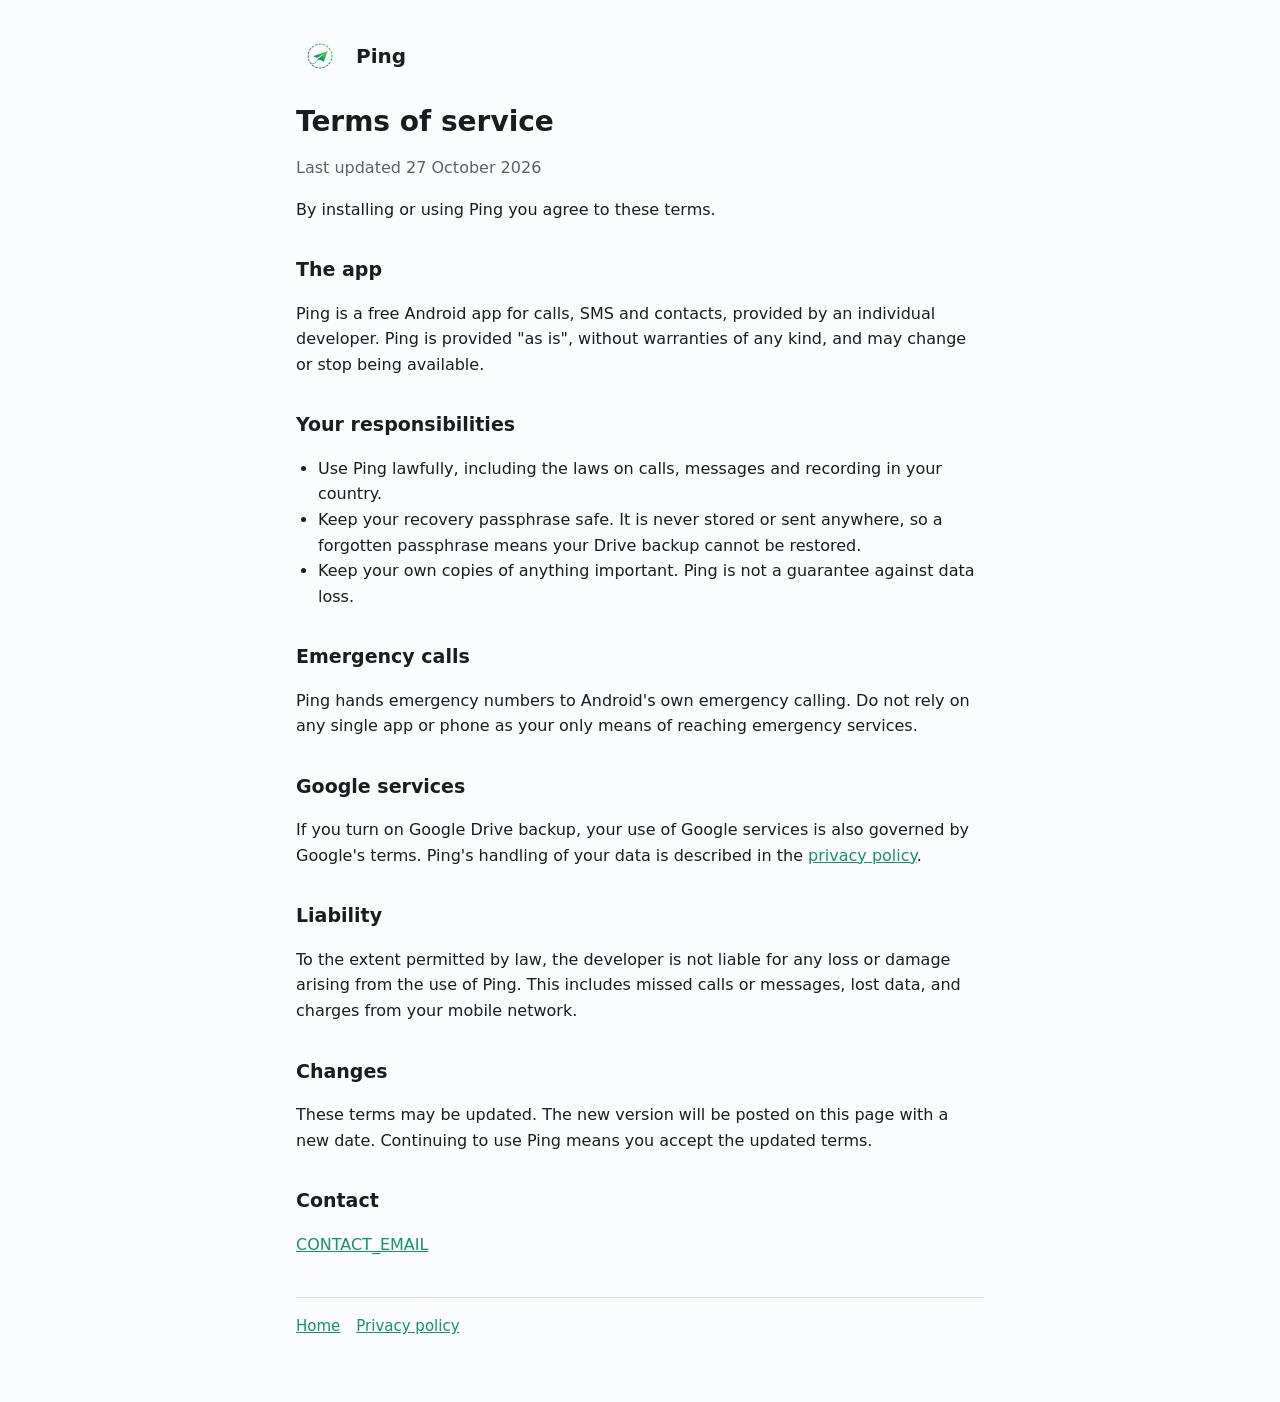
==== terms.html @ 2a180967 "Add files via upload" ====
<!doctype html>
<html lang="en">
<head>
<meta charset="utf-8">
<meta name="viewport" content="width=device-width, initial-scale=1">
<title>Ping terms of service</title>
<link rel="icon" href="icon.png">
<link rel="stylesheet" href="style.css">
</head>
<body>
<main>
  <header><img src="icon.png" alt=""><a href="./">Ping</a></header>

  <h1>Terms of service</h1>
  <p class="muted">Last updated 27 October 2026</p>

  <p>By installing or using Ping you agree to these terms.</p>

  <h2>The app</h2>
  <p>Ping is a free Android app for calls, SMS and contacts, provided by an individual developer.
  Ping is provided "as is", without warranties of any kind, and may change or stop being
  available.</p>

  <h2>Your responsibilities</h2>
  <ul>
    <li>Use Ping lawfully, including the laws on calls, messages and recording in your
      country.</li>
    <li>Keep your recovery passphrase safe. It is never stored or sent anywhere, so a forgotten
      passphrase means your Drive backup cannot be restored.</li>
    <li>Keep your own copies of anything important. Ping is not a guarantee against data
      loss.</li>
  </ul>

  <h2>Emergency calls</h2>
  <p>Ping hands emergency numbers to Android's own emergency calling. Do not rely on any single app
  or phone as your only means of reaching emergency services.</p>

  <h2>Google services</h2>
  <p>If you turn on Google Drive backup, your use of Google services is also governed by Google's
  terms. Ping's handling of your data is described in the <a href="privacy.html">privacy
  policy</a>.</p>

  <h2>Liability</h2>
  <p>To the extent permitted by law, the developer is not liable for any loss or damage arising
  from the use of Ping. This includes missed calls or messages, lost data, and charges from your
  mobile network.</p>

  <h2>Changes</h2>
  <p>These terms may be updated. The new version will be posted on this page with a new date.
  Continuing to use Ping means you accept the updated terms.</p>

  <h2>Contact</h2>
  <p><a href="mailto:CONTACT_EMAIL">CONTACT_EMAIL</a></p>

  <nav>
    <a href="./">Home</a>
    <a href="privacy.html">Privacy policy</a>
  </nav>
</main>
</body>
</html>
---- style.css ----
:root {
  --bg: #fbfcfd;
  --fg: #1a1c1e;
  --muted: #5b6168;
  --accent: #13926c;
  --card: #ffffff;
  --line: #e2e6ea;
}
@media (prefers-color-scheme: dark) {
  :root {
    --bg: #111416;
    --fg: #e3e6e9;
    --muted: #a3aab1;
    --accent: #5fd3a6;
    --card: #1a1e21;
    --line: #2b3034;
  }
}
* { box-sizing: border-box; }
body {
  margin: 0;
  background: var(--bg);
  color: var(--fg);
  font: 16px/1.6 system-ui, -apple-system, "Segoe UI", Roboto, sans-serif;
}
main { max-width: 720px; margin: 0 auto; padding: 32px 16px 64px; }
header { display: flex; align-items: center; gap: 12px; margin-bottom: 24px; }
header img { width: 48px; height: 48px; border-radius: 12px; }
header a { color: inherit; text-decoration: none; font-weight: 600; font-size: 20px; }
h1 { font-size: 28px; line-height: 1.25; margin: 0 0 8px; }
h2 { font-size: 19px; margin: 32px 0 8px; }
p, li { color: var(--fg); }
.muted { color: var(--muted); }
a { color: var(--accent); }
nav { display: flex; gap: 16px; flex-wrap: wrap; margin-top: 40px; padding-top: 16px;
      border-top: 1px solid var(--line); font-size: 15px; }
.card { background: var(--card); border: 1px solid var(--line); border-radius: 16px;
        padding: 16px 20px; margin: 16px 0; }
ul { padding-left: 22px; }
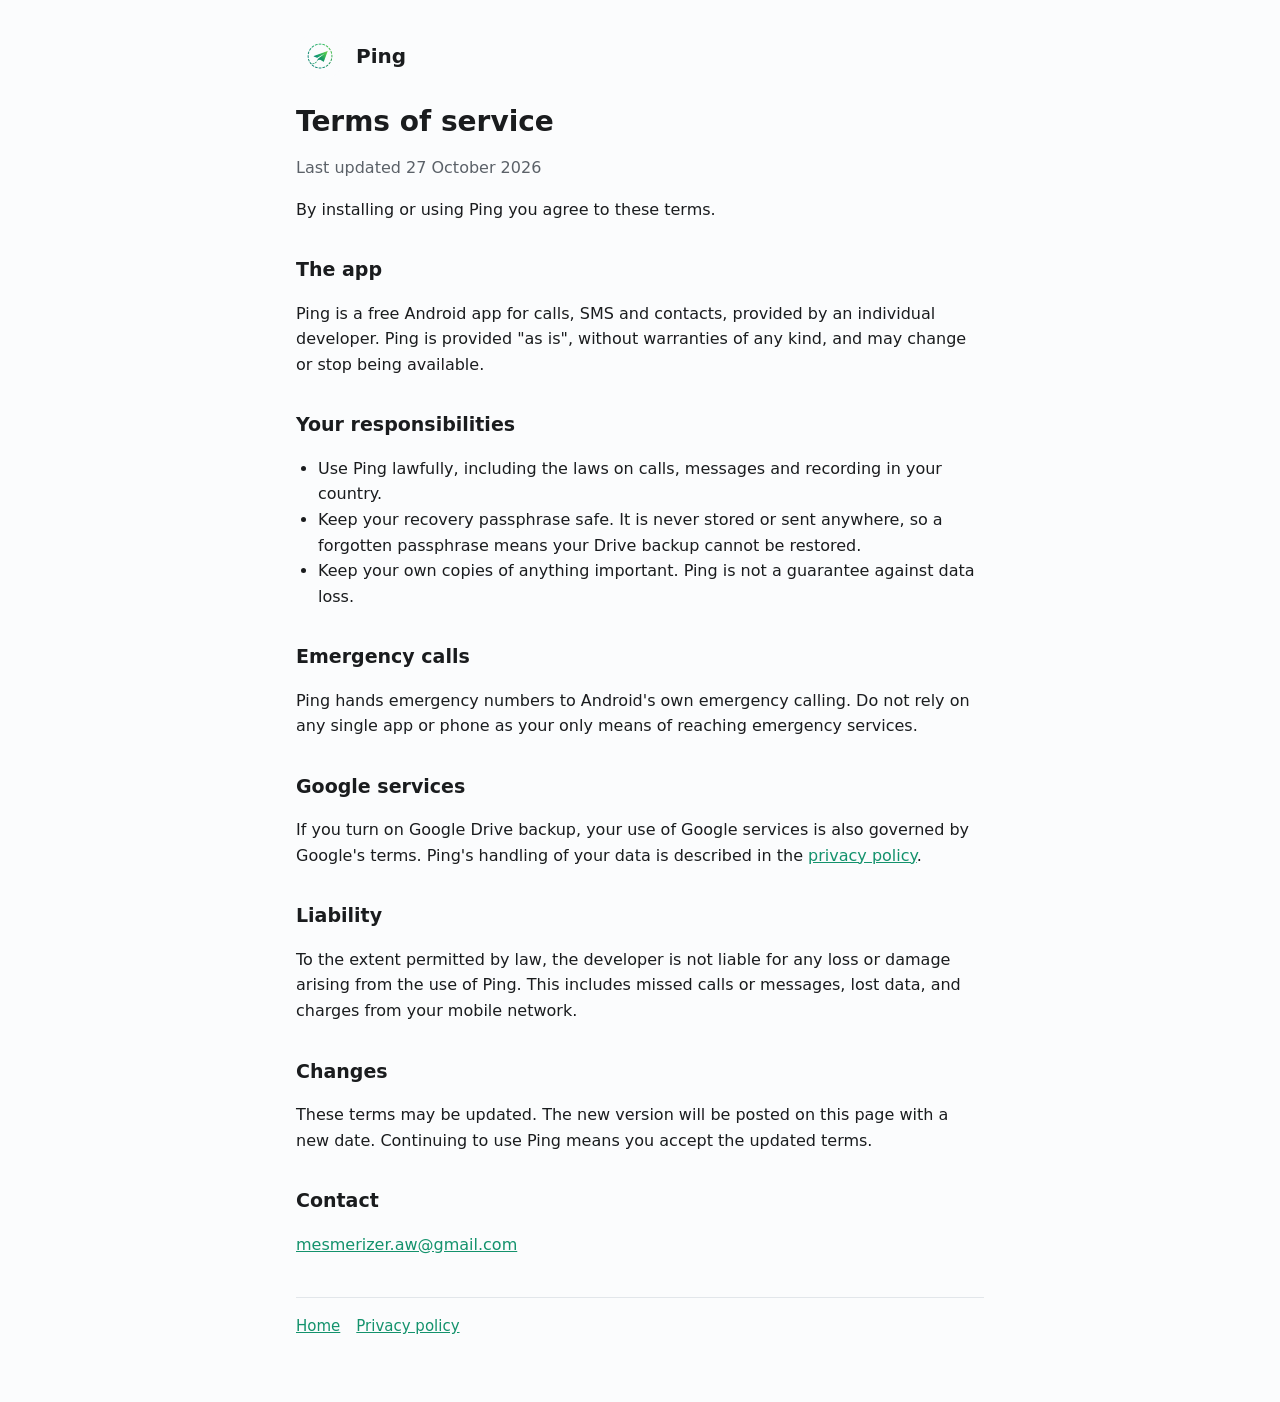
==== commit 2e19de68: "Add files via upload" ====
--- a/terms.html
+++ b/terms.html
@@ -50,7 +50,7 @@
   Continuing to use Ping means you accept the updated terms.</p>
 
   <h2>Contact</h2>
-  <p><a href="mailto:CONTACT_EMAIL">CONTACT_EMAIL</a></p>
+  <p><a href="mailto:mesmerizer.aw@gmail.com">mesmerizer.aw@gmail.com</a></p>
 
   <nav>
     <a href="./">Home</a>
